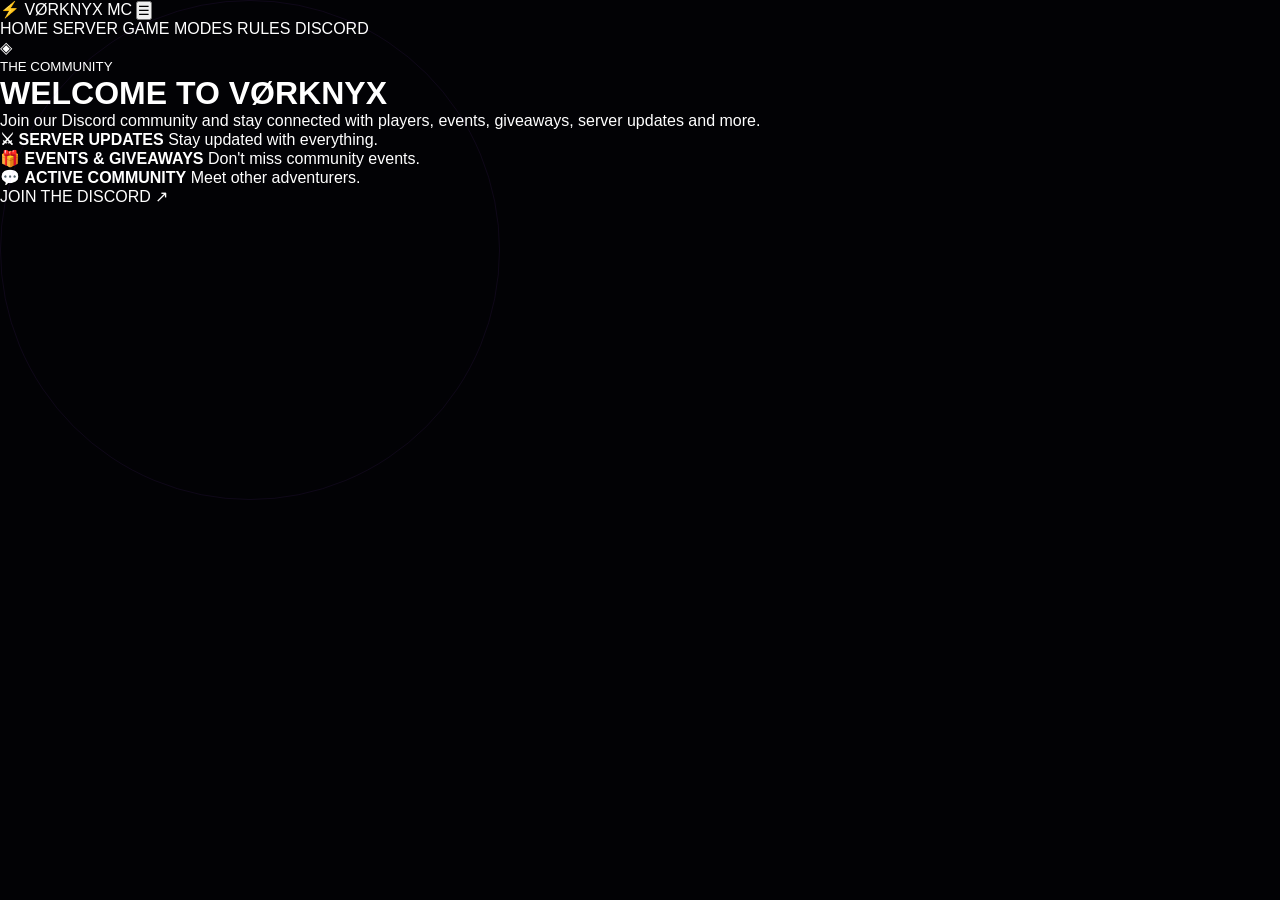
==== discord.html @ 3df15360 "Create discord.html" ====
<!DOCTYPE html>
<html lang="en">
<head>
<meta charset="UTF-8">
<meta name="viewport" content="width=device-width,initial-scale=1.0">
<title>VØRKNYX MC — Discord</title>
<link rel="stylesheet" href="style.css">
</head>

<body class="discord-page">

<div class="discord-bg"></div>

<header>
    <a class="brand" href="index.html">⚡ VØRKNYX <span>MC</span></a>

    <button class="menu-btn" onclick="toggleMenu()">☰</button>

    <nav id="nav">
        <a href="index.html">HOME</a>
        <a href="server.html">SERVER</a>
        <a href="modes.html">GAME MODES</a>
        <a href="rules.html">RULES</a>
        <a class="active" href="discord.html">DISCORD</a>
    </nav>
</header>

<main class="discord-main">

    <div class="discord-symbol">
        ◈
    </div>

    <small>THE COMMUNITY</small>

    <h1>
        WELCOME TO
        <span>VØRKNYX</span>
    </h1>

    <p>
        Join our Discord community and stay connected with
        players, events, giveaways, server updates and more.
    </p>

    <div class="community-grid">

        <div>
            <b>⚔</b>
            <strong>SERVER UPDATES</strong>
            <span>Stay updated with everything.</span>
        </div>

        <div>
            <b>🎁</b>
            <strong>EVENTS & GIVEAWAYS</strong>
            <span>Don't miss community events.</span>
        </div>

        <div>
            <b>💬</b>
            <strong>ACTIVE COMMUNITY</strong>
            <span>Meet other adventurers.</span>
        </div>

    </div>

    <a
        class="discord-button"
        href="https://discord.gg/DkYDvR8kQ"
        target="_blank"
    >
        JOIN THE DISCORD
        <span>↗</span>
    </a>

</main>

<script src="script.js"></script>
</body>
</html>
---- style.css ----
:root{
    --purple:#9d4edd;
    --purple2:#6d28d9;
    --cyan:#38bdf8;
    --red:#ef4444;
    --gold:#f59e0b;

    --black:#020205;
    --card:rgba(8,7,13,.82);
}

*{
    margin:0;
    padding:0;
    box-sizing:border-box;
}

html{
    scroll-behavior:smooth;
}

body{
    background:#020205;
    color:white;
    font-family:Poppins,sans-serif;
    overflow-x:hidden;
}

a{
    text-decoration:none;
    color:inherit;
}


/* =========================================
   CINEMATIC WORLD
========================================= */

.scene{
    position:fixed;
    inset:0;
    z-index:-10;
    overflow:hidden;
    background:#02030a;
}

.sky{
    position:absolute;
    inset:0;

    background:
    radial-gradient(circle at 50% 25%,
        rgba(119,74,180,.32),
        transparent 22%),

    linear-gradient(
        180deg,
        #02030b 0%,
        #09091b 40%,
        #111020 70%,
        #030308 100%
    );
}


/* MOON */

.moon{
    position:absolute;

    width:260px;
    height:260px;

    border-radius:50%;

    right:14%;
    top:14%;

    background:
        radial-gradient(circle at 35% 30%,
        #ffffff,
        #ddd5e7 55%,
        #8f879b 100%);

    box-shadow:
        0 0 40px rgba(255,255,255,.25),
        0 0 150px rgba(169,119,225,.25);

    opacity:.85;
}

.moon:before{
    content:"";

    position:absolute;
    inset:0;

    border-radius:50%;

    background:
    radial-gradient(circle at 20% 30%,rgba(0,0,0,.12),transparent 8%),
    radial-gradient(circle at 60% 20%,rgba(0,0,0,.1),transparent 10%),
    radial-gradient(circle at 70% 65%,rgba(0,0,0,.13),transparent 13%),
    radial-gradient(circle at 30% 70%,rgba(0,0,0,.08),transparent 9%);
}

.moon-glow{
    position:absolute;

    width:500px;
    height:500px;

    left:50%;
    top:50%;

    transform:translate(-50%,-50%);

    border-radius:50%;

    background:rgba(170,120,230,.1);

    filter:blur(50px);
}


/* CLOUDS */

.cloud{
    position:absolute;

    width:700px;
    height:100px;

    background:rgba(80,70,105,.08);

    filter:blur(30px);

    animation:cloudMove 35s linear infinite;
}

.cloud1{
    top:28%;
    left:-300px;
}

.cloud2{
    top:43%;
    left:-500px;
    animation-delay:-15s;
}

@keyframes cloudMove{

    from{
        transform:translateX(-100px);
    }

    to{
        transform:translateX(1800px);
    }

}


/* MOUNTAINS */

.mountains{
    position:absolute;
    left:0;
    bottom:12%;
    width:100%;
    height:330px;

    clip-path:polygon(
        0 80%,
        8% 55%,
        14% 72%,
        24% 30%,
        31% 62%,
        42% 25%,
        50% 60%,
        61% 35%,
        69% 70%,
        78% 40%,
        88% 63%,
        96% 28%,
        100% 60%,
        100% 100%,
        0 100%
    );
}

.mountains.back{
    background:#090914;
    opacity:.7;
    transform:scale(1.15);
}

.mountains.middle{
    bottom:6%;
    background:#05050c;
    transform:scale(1.1);
}

.mountains.front{
    bottom:-5%;
    height:280px;
    background:#020207;
}


/* FOG */

.fog{
    position:absolute;
    width:120%;
    height:180px;
    left:-10%;
    background:rgba(180,160,210,.04);
    filter:blur(35px);
}

.fog1{
    bottom:17%;
    animation:fog 18s ease-in-out infinite alternate;
}

.fog2{
    bottom:30%;
    animation:fog 25s ease-in-out infinite alternate-reverse;
}

@keyframes fog{
    from{
        transform:translateX(-5%);
    }

    to{
        transform:translateX(8%);
    }
}


/* GROUND */

.ground{
    position:absolute;
    bottom:0;
    width:100%;
    height:23%;

    background:
    linear-gradient(
        180deg,
        transparent,
        #020205 35%
    );
}


/* =========================================
   PARTICLES
========================================= */

.particles{
    position:fixed;
    inset:0;
    z-index:-2;
    pointer-events:none;
}

.particles i{
    position:absolute;

    width:3px;
    height:3px;

    border-radius:50%;

    background:#d8b4fe;

    box-shadow:0 0 12px #a855f7;

    animation:particle 8s linear infinite;
}

.particles i:nth-child(1){left:5%;top:80%}
.particles i:nth-child(2){left:12%;top:45%;animation-delay:1s}
.particles i:nth-child(3){left:19%;top:70%;animation-delay:3s}
.particles i:nth-child(4){left:27%;top:35%;animation-delay:2s}
.particles i:nth-child(5){left:35%;top:80%;animation-delay:5s}
.particles i:nth-child(6){left:43%;top:25%;animation-delay:2s}
.particles i:nth-child(7){left:50%;top:65%;animation-delay:4s}
.particles i:nth-child(8){left:58%;top:40%;animation-delay:1s}
.particles i:nth-child(9){left:65%;top:75%;animation-delay:3s}
.particles i:nth-child(10){left:72%;top:32%;animation-delay:2s}
.particles i:nth-child(11){left:80%;top:60%;animation-delay:5s}
.particles i:nth-child(12){left:87%;top:25%;animation-delay:1s}
.particles i:nth-child(13){left:94%;top:70%;animation-delay:4s}
.particles i:nth-child(14){left:30%;top:55%;animation-delay:6s}
.particles i:nth-child(15){left:70%;top:15%;animation-delay:2s}
.particles i:nth-child(16){left:90%;top:45%;animation-delay:4s}
.particles i:nth-child(17){left:15%;top:15%;animation-delay:3s}
.particles i:nth-child(18){left:55%;top:85%;animation-delay:6s}
.particles i:nth-child(19){left:45%;top:50%;animation-delay:5s}

@keyframes particle{

    0%{
        transform:translateY(80px);
        opacity:0;
    }

    30%{
        opacity:1;
    }

    100%{
        transform:translateY(-160px);
        opacity:0;
    }

}


/* =========================================
   LOADER
========================================= */

.loader{
    position:fixed;
    inset:0;
    z-index:9999;

    background:#020205;

    display:flex;
    flex-direction:column;
    align-items:center;
    justify-content:center;

    transition:.8s;
}

.loader.hide{
    opacity:0;
    visibility:hidden;
}

.loader-logo{
    font-family:Orbitron,sans-serif;
    font-size:clamp(28px,6vw,65px);
    font-weight:900;
}

.loader-logo span{
    color:var(--purple);
}

.loader-bar{
    width:240px;
    height:3px;
    background:#15121d;
    margin-top:25px;
}

.loader-bar div{
    width:0;
    height:100%;

    background:linear-gradient(
        90deg,
        var(--purple),
        var(--cyan)
    );

    animation:loading 2s forwards;
}

.loader small{
    margin-top:15px;

    font-size:8px;
    letter-spacing:4px;
    color:#555;
}

@keyframes loading{
    to{width:100%}
}


/* =========================================
   NAVBAR
========================================= */

.navbar{
    position:fixed;

    top:0;
    left:0;

    width:100%;
    height:78px;

    z-index:1000;

    display:flex;
    align-items:center;
    justify-content:space-between;

    padding:0 6%;

    background:rgba(2,2,6,.55);

    backdrop-filter:blur(18px);

    border-bottom:1px solid rgba(255,255,255,.06);
}

.logo{
    font-family:Orbitron,sans-serif;
    font-size:18px;
    font-weight:900;
    letter-spacing:1px;
}

.logo b{
    color:var(--purple);
    filter:drop-shadow(0 0 10px var(--purple));
}

.logo span{
    color:var(--purple);
    font-size:10px;
}

.navbar nav{
    display:flex;
    gap:32px;
}

.navbar nav a{
    font-family:Orbitron,sans-serif;
    font-size:9px;
    letter-spacing:1.5px;
    color:#898591;
    transition:.3s;
}

.navbar nav a:hover{
    color:white;
    text-shadow:0 0 15px var(--purple);
}

.nav-play{
    font-family:Orbitron,sans-serif;
    font-size:9px;
    letter-spacing:1px;

    padding:11px 17px;

    border:1px solid rgba(168,85,247,.4);

    background:rgba(168,85,247,.08);

    transition:.3s;
}

.nav-play:hover{
    background:var(--purple2);
    box-shadow:0 0 25px rgba(168,85,247,.4);
}

.menu{
    display:none;

    border:0;
    background:none;

    color:white;
    font-size:25px;
}


/* =========================================
   HERO
========================================= */

.hero{
    min-height:100vh;

    display:flex;
    justify-content:center;
    align-items:center;

    text-align:center;

    position:relative;

    padding:120px 20px 80px;
}

.hero-content{
    max-width:1000px;
}

.network{
    display:inline-flex;
    align-items:center;
    gap:10px;

    padding:9px 17px;

    border:1px solid rgba(168,85,247,.35);

    background:rgba(8,6,15,.6);

    backdrop-filter:blur(10px);

    color:#c084fc;

    font-family:Orbitron,sans-serif;
    font-size:9px;
    letter-spacing:2px;
}

.network span{
    width:7px;
    height:7px;

    background:#4ade80;
    border-radius:50%;

    box-shadow:0 0 12px #4ade80;

    animation:pulse 1.5s infinite;
}

@keyframes pulse{
    50%{
        opacity:.4;
        transform:scale(1.4);
    }
}

.hero h1{
    margin-top:25px;

    font-family:Orbitron,sans-serif;

    font-size:clamp(55px,12vw,150px);

    line-height:.9;

    font-weight:900;

    letter-spacing:-6px;

    text-shadow:
    0 0 30px rgba(168,85,247,.2),
    0 0 100px rgba(168,85,247,.15);
}

.hero h1 em{
    color:var(--purple);
    font-style:normal;

    text-shadow:
    0 0 20px var(--purple),
    0 0 70px rgba(168,85,247,.5);
}

.hero-line{
    display:flex;
    align-items:center;
    justify-content:center;

    gap:18px;

    margin-top:25px;

    font-family:Orbitron,sans-serif;
    font-size:11px;
    letter-spacing:5px;

    color:#c084fc;
}

.hero-line i{
    width:70px;
    height:1px;

    background:linear-gradient(
        90deg,
        transparent,
        var(--purple)
    );
}

.hero-line i:last-child{
    background:linear-gradient(
        90deg,
        var(--purple),
        transparent
    );
}

.hero p{
    max-width:650px;

    margin:25px auto 0;

    color:#8a8692;

    line-height:1.9;

    font-size:13px;
}

.hero-buttons{
    display:flex;
    justify-content:center;
    gap:13px;

    margin-top:32px;
}

.primary-btn,
.secondary-btn{
    display:inline-flex;
    justify-content:center;
    align-items:center;

    padding:15px 26px;

    font-family:Orbitron,sans-serif;
    font-size:9px;
    letter-spacing:1.5px;

    transition:.3s;
}

.primary-btn{
    background:linear-gradient(
        135deg,
        #9333ea,
        #5b21b6
    );

    box-shadow:
    0 0 30px rgba(124,58,237,.25);
}

.secondary-btn{
    border:1px solid rgba(168,85,247,.4);
    background:rgba(168,85,247,.05);
}

.primary-btn:hover,
.secondary-btn:hover{
    transform:translateY(-5px);
    box-shadow:0 15px 40px rgba(124,58,237,.3);
}

.stats{
    display:flex;
    justify-content:center;
    align-items:center;

    gap:35px;

    margin-top:55px;
}

.stats div{
    display:flex;
    flex-direction:column;
    gap:5px;
}

.stats strong{
    font-family:Orbitron,sans-serif;
    font-size:21px;
}

.stats small{
    color:#595563;
    font-size:7px;
    letter-spacing:2px;
}

.stats > span{
    height:32px;
    width:1px;
    background:#292530;
}

.scroll{
    position:absolute;

    bottom:25px;

    color:#555;

    font-family:Orbitron,sans-serif;
    font-size:7px;
    letter-spacing:3px;
}

.scroll b{
    display:block;
    color:#a855f7;
    font-size:17px;
    margin-top:5px;

    animation:bounce 1.5s infinite;
}

@keyframes bounce{
    50%{
        transform:translateY(6px);
    }
}


/* =========================================
   SECTION TITLE
========================================= */

.section-title{
    text-align:center;

    max-width:750px;

    margin:0 auto 65px;
}

.section-title small{
    font-family:Orbitron,sans-serif;

    color:#a77ad7;

    font-size:8px;

    letter-spacing:4px;
}

.section-title h2{
    margin-top:13px;

    font-family:Orbitron,sans-serif;

    font-size:clamp(30px,5vw,55px);

    line-height:1;
}

.section-title h2 span{
    color:var(--purple);

    text-shadow:0 0 25px rgba(168,85,247,.35);
}

.section-title p{
    color:#77727e;

    font-size:12px;

    margin-top:17px;
}


/* =========================================
   GAME MODE CARDS
========================================= */

.modes-section{
    padding:140px 6%;

    position:relative;
}

.mode-showcase{
    max-width:1250px;

    margin:auto;

    display:grid;

    grid-template-columns:
    repeat(3,1fr);

    gap:20px;
}

.mode-card{
    height:530px;

    position:relative;

    overflow:hidden;

    border:1px solid rgba(255,255,255,.1);

    background:#08070c;

    transition:.6s cubic-bezier(.2,.8,.2,1);

    isolation:isolate;
}

.mode-card:before{
    content:"";

    position:absolute;
    inset:0;

    z-index:2;

    background:
    linear-gradient(
        180deg,
        transparent 25%,
        rgba(0,0,0,.25) 45%,
        rgba(0,0,0,.96) 100%
    );
}

.mode-card:after{
    content:"";

    position:absolute;
    inset:0;

    z-index:3;

    border:1px solid transparent;

    transition:.5s;
}

.mode-card:hover{
    transform:translateY(-14px) scale(1.015);

    box-shadow:
    0 30px 90px rgba(0,0,0,.6);
}

.mode-card:hover:after{
    border-color:rgba(168,85,247,.65);

    box-shadow:
    inset 0 0 50px rgba(168,85,247,.08);
}


/* CARD BACKGROUNDS */

.card-bg{
    position:absolute;
    inset:0;

    z-index:0;

    transition:.8s;
}

.lifesteal .card-bg{
    background:
    radial-gradient(
        circle at 70% 25%,
        rgba(239,68,68,.55),
        transparent 25%
    ),

    radial-gradient(
        circle at 35% 40%,
        rgba(100,0,20,.5),
        transparent 35%
    ),

    linear-gradient(
        145deg,
        #17050b,
        #090308 60%,
        #020205
    );
}

.practice .card-bg{
    background:
    radial-gradient(
        circle at 70% 25%,
        rgba(56,189,248,.45),
        transparent 25%
    ),

    radial-gradient(
        circle at 25% 40%,
        rgba(91,33,182,.5),
        transparent 35%
    ),

    linear-gradient(
        145deg,
        #060d18,
        #080611 60%,
        #020205
    );
}

.pillars .card-bg{
    background:
    radial-gradient(
        circle at 70% 25%,
        rgba(245,158,11,.5),
        transparent 25%
    ),

    radial-gradient(
        circle at 30% 40%,
        rgba(124,58,237,.45),
        transparent 35%
    ),

    linear-gradient(
        145deg,
        #171005,
        #0b0710 60%,
        #020205
    );
}

.mode-card:hover .card-bg{
    transform:scale(1.12);
}


/* CARD TOP */

.card-top{
    position:absolute;

    left:25px;
    right:25px;
    top:25px;

    z-index:5;

    display:flex;
    justify-content:space-between;

    font-family:Orbitron,sans-serif;
    font-size:7px;

    letter-spacing:2px;

    color:#aaa;
}

.card-top b{
    color:#4ade80;

    font-size:7px;
}


/* CARD NUMBER */

.card-number{
    position:absolute;

    right:20px;
    top:75px;

    z-index:5;

    font-family:Orbitron,sans-serif;

    font-size:9px;

    color:#5b5263;
}


/* SYMBOL */

.mode-symbol{
    position:absolute;

    top:125px;
    left:50%;

    transform:translateX(-50%);

    z-index:4;

    font-size:95px;

    transition:.6s;
}

.lifesteal .mode-symbol{
    color:#ef4444;

    filter:
    drop-shadow(0 0 20px #ef4444)
    drop-shadow(0 0 60px rgba(239,68,68,.5));
}

.practice .mode-symbol{
    color:#38bdf8;

    filter:
    drop-shadow(0 0 20px #38bdf8)
    drop-shadow(0 0 60px rgba(56,189,248,.4));
}

.pillars .mode-symbol{
    filter:
    drop-shadow(0 0 20px #f59e0b)
    drop-shadow(0 0 60px rgba(245,158,11,.4));
}

.mode-card:hover .mode-symbol{
    transform:
    translateX(-50%)
    translateY(-15px)
    scale(1.15)
    rotate(-5deg);
}


/* CARD INFO */

.mode-info{
    position:absolute;

    left:30px;
    right:30px;
    bottom:30px;

    z-index:6;
}

.mode-info small{
    font-family:Orbitron,sans-serif;

    font-size:8px;

    letter-spacing:3px;

    color:#c084fc;
}

.mode-info h3{
    margin-top:8px;

    font-family:Orbitron,sans-serif;

    font-size:25px;

    line-height:1.15;
}

.mode-info h3 strong{
    color:#fff;
}

.lifesteal .mode-info h3 strong{
    color:#ef4444;
}

.practice .mode-info h3 strong{
    color:#38bdf8;
}

.pillars .mode-info h3 strong{
    color:#f59e0b;
}

.mode-info p{
    margin-top:12px;

    color:#89848e;

    font-size:11px;

    line-height:1.7;
}

.mode-info a{
    display:inline-flex;

    align-items:center;
    gap:15px;

    margin-top:22px;

    font-family:Orbitron,sans-serif;

    font-size:8px;

    letter-spacing:2px;

    color:white;

    transition:.3s;
}

.mode-info a b{
    font-size:15px;

    color:#c084fc;

    transition:.3s;
}

.mode-info a:hover{
    color:#c084fc;
}

.mode-info a:hover b{
    transform:translateX(6px);
}


/* =========================================
   SERVER
========================================= */

.server-section{
    padding:140px 7%;
}

.connection{
    max-width:1050px;

    margin:auto;

    display:grid;

    grid-template-columns:1fr 1fr;

    gap:20px;
}

.connection-card{
    position:relative;

    padding:35px;

    background:rgba(7,6,12,.85);

    border:1px solid rgba(168,85,247,.2);

    backdrop-filter:blur(20px);

    transition:.4s;
}

.connection-card:hover{
    border-color:rgba(168,85,247,.55);

    transform:translateY(-7px);

    box-shadow:0 25px 70px rgba(0,0,0,.45);
}

.edition{
    font-family:Orbitron,sans-serif;

    color:#a855f7;

    font-size:8px;

    letter-spacing:3px;
}

.connection-card h3{
    font-family:Orbitron,sans-serif;

    font-size:24px;

    margin-top:10px;
}

.connection-card > p{
    color:#666;

    font-size:11px;

    margin-top:7px;
}

.ip{
    position:relative;

    margin-top:25px;

    padding:17px;

    background:#030206;

    border:1px solid #211c29;
}

.ip small{
    display:block;

    color:#555;

    font-size:7px;

    letter-spacing:2px;

    margin-bottom:8px;
}

.ip strong{
    font-family:monospace;

    color:#d8b4fe;

    font-size:13px;
}

.ip button{
    position:absolute;

    right:10px;
    top:50%;

    transform:translateY(-50%);

    border:1px solid rgba(168,85,247,.3);

    background:rgba(168,85,247,.08);

    color:#c084fc;

    padding:8px 10px;

    cursor:pointer;

    font-family:Orbitron,sans-serif;

    font-size:7px;
}

.ip button:hover{
    background:#7c3aed;
    color:white;
}

.port{
    margin-top:10px;

    padding:15px;

    background:#030206;

    border:1px solid #211c29;
}

.port small{
    display:block;

    font-size:7px;

    color:#555;

    letter-spacing:2px;
}

.port strong{
    color:#d8b4fe;

    font-family:monospace;
}

.online{
    margin-top:18px;

    display:flex;
    align-items:center;

    gap:8px;

    font-family:Orbitron,sans-serif;

    color:#4ade80;

    font-size:7px;

    letter-spacing:1px;
}

.online i{
    width:6px;
    height:6px;

    border-radius:50%;

    background:#4ade80;

    box-shadow:0 0 12px #4ade80;
}


/* =========================================
   ABOUT
========================================= */

.about{
    max-width:1200px;

    margin:auto;

    padding:140px 6%;

    display:grid;

    grid-template-columns:1fr 1fr;

    gap:80px;

    align-items:center;
}

.about-art{
    height:450px;

    display:flex;

    justify-content:center;
    align-items:center;

    position:relative;
}

.ring{
    position:absolute;

    border-radius:50%;

    border:1px solid rgba(168,85,247,.25);

    animation:spin 16s linear infinite;
}

.r1{
    width:330px;
    height:330px;
}

.r2{
    width:230px;
    height:230px;

    border-style:dashed;

    animation-direction:reverse;
    animation-duration:10s;
}

@keyframes spin{
    to{
        transform:rotate(360deg);
    }
}

.core{
    width:120px;
    height:120px;

    border-radius:20px;

    display:flex;
    flex-direction:column;

    align-items:center;
    justify-content:center;

    background:
    linear-gradient(
        145deg,
        rgba(168,85,247,.2),
        rgba(168,85,247,.03)
    );

    border:1px solid rgba(168,85,247,.45);

    box-shadow:
    0 0 70px rgba(168,85,247,.18);

    font-size:40px;

    transform:rotate(45deg);
}

.core small{
    transform:rotate(-45deg);

    margin-top:5px;

    font-family:Orbitron,sans-serif;

    font-size:7px;

    letter-spacing:2px;

    color:#c084fc;
}

.about-text > small{
    font-family:Orbitron,sans-serif;

    color:#a855f7;

    font-size:8px;

    letter-spacing:4px;
}

.about-text h2{
    margin-top:13px;

    font-family:Orbitron,sans-serif;

    font-size:clamp(30px,5vw,50px);

    line-height:1.1;
}

.about-text h2 span{
    color:#a855f7;
}

.about-text > p{
    margin-top:20px;

    color:#777;

    font-size:12px;

    line-height:2;
}

.features{
    display:grid;

    grid-template-columns:1fr 1fr;

    gap:12px;

    margin-top:30px;
}

.features > div{
    display:flex;

    gap:12px;

    padding:15px;

    border:1px solid rgba(255,255,255,.06);

    background:rgba(255,255,255,.02);
}

.features b{
    color:#a855f7;

    font-family:Orbitron,sans-serif;

    font-size:9px;
}

.features span{
    display:flex;

    flex-direction:column;

    color:#666;

    font-size:9px;
}

.features strong{
    color:#ddd;

    font-size:10px;

    margin-bottom:4px;
}


/* =========================================
   RULES
========================================= */

.rules-section{
    padding:140px 7%;
}

.rules{
    max-width:1000px;

    margin:auto;

    display:grid;

    grid-template-columns:1fr 1fr;

    gap:12px;
}

.rule{
    display:flex;

    align-items:center;

    gap:20px;

    padding:20px;

    background:rgba(255,255,255,.025);

    border:1px solid rgba(255,255,255,.06);

    transition:.3s;
}

.rule:hover{
    transform:translateX(6px);

    border-color:rgba(168,85,247,.35);
}

.rule > b{
    font-family:Orbitron,sans-serif;

    color:#48414f;

    font-size:9px;
}

.rule h3{
    font-size:13px;
}

.rule p{
    color:#65616b;

    font-size:9px;

    margin-top:5px;
}

.punishment{
    max-width:1000px;

    margin:30px auto 0;

    padding:28px;

    text-align:center;

    background:rgba(239,68,68,.03);

    border:1px solid rgba(239,68,68,.18);
}

.punishment small{
    color:#a58e8e;

    font-family:Orbitron,sans-serif;

    font-size:8px;

    letter-spacing:3px;
}

.punishment h3{
    margin-top:18px;

    font-family:Orbitron,sans-serif;

    font-size:13px;

    letter-spacing:2px;
}

.punishment h3 span{
    color:#555;

    margin:0 8px;
}

.punishment p{
    color:#666;

    font-size:10px;

    margin-top:15px;
}

.punishment strong{
    color:#ef4444;
}


/* =========================================
   DISCORD
========================================= */

.discord-section{
    padding:100px 6%;
}

.discord-box{
    max-width:1100px;

    min-height:360px;

    margin:auto;

    display:flex;

    align-items:center;

    justify-content:center;

    text-align:center;

    position:relative;

    overflow:hidden;

    border:1px solid rgba(168,85,247,.3);

    background:
    radial-gradient(
        circle,
        rgba(109,74,255,.18),
        transparent 65%
    ),
    #07050c;

    box-shadow:0 30px 100px rgba(0,0,0,.45);
}

.discord-bg{
    position:absolute;

    width:500px;
    height:500px;

    border:1px solid rgba(168,85,247,.08);

    border-radius:50%;

    animation:spin 20s linear infinite;
}

.discord-content{
    position:relative;

    max-width:650px;
}

.discord-content > small{
    font-family:Orbitron,sans-serif;

    color:#a855f7;

    font-size:8px;

    letter-spacing:4px;
}

.discord-content h2{
    margin-top:12px;

    font-family:Orbitron,sans-serif;

    font-size:clamp(35px,6vw,60px);
}

.discord-content h2 span{
    color:#a855f7;
}

.discord-content p{
    margin:20px auto 28px;

    color:#777;

    font-size:11px;

    line-height:1.9;
}

.discord-btn{
    display:inline-flex;

    align-items:center;

    gap:30px;

    padding:16px 25px;

    background:#635bff;

    font-family:Orbitron,sans-serif;

    font-size:9px;

    letter-spacing:2px;

    box-shadow:0 0 35px rgba(99,91,255,.25);

    transition:.3s;
}

.discord-btn:hover{
    transform:translateY(-5px);

    box-shadow:
    0 15px 50px rgba(99,91,255,.35);
}


/* =========================================
   FINAL
========================================= */

.final{
    min-height:500px;

    display:flex;

    flex-direction:column;

    justify-content:center;

    align-items:center;

    text-align:center;

    padding:100px 20px;
}

.final > small{
    color:#a855f7;

    font-family:Orbitron,sans-serif;

    font-size:8px;

    letter-spacing:4px;
}

.final h2{
    margin-top:15px;

    font-family:Orbitron,sans-serif;

    font-size:clamp(35px,7vw,75px);

    line-height:1;
}

.final h2 span{
    color:#a855f7;

    text-shadow:0 0 35px rgba(168,85,247,.45);
}

.final p{
    color:#555;

    margin:20px 0 30px;

    font-size:10px;

    letter-spacing:2px;
}


/* =========================================
   FOOTER
========================================= */

footer{
    text-align:center;

    padding:60px 20px 35px;

    border-top:1px solid rgba(255,255,255,.05);
}

.footer-logo{
    font-family:Orbitron,sans-serif;

    font-weight:900;

    font-size:18px;

    text-shadow:0 0 25px rgba(168,85,247,.35);
}

footer p{
    color:#555;

    font-size:9px;

    margin-top:10px;
}

.footer-links{
    display:flex;

    justify-content:center;

    gap:25px;

    margin-top:25px;
}

.footer-links a{
    font-family:Orbitron,sans-serif;

    font-size:8px;

    color:#555;

    transition:.3s;
}

.footer-links a:hover{
    color:#c084fc;
}

footer > small{
    display:block;

    color:#333;

    font-size:8px;

    margin-top:30px;
}


/* =========================================
   TOAST
========================================= */

#toast{
    position:fixed;

    right:25px;
    bottom:25px;

    z-index:5000;

    padding:13px 20px;

    background:#100c17;

    border:1px solid rgba(168,85,247,.4);

    font-family:Orbitron,sans-serif;

    font-size:8px;

    letter-spacing:1px;

    transform:translateY(100px);

    opacity:0;

    transition:.4s;
}

#toast.show{
    transform:translateY(0);

    opacity:1;
}


/* =========================================
   MOBILE
========================================= */

@media(max-width:900px){

    .navbar nav{
        display:none;
    }

    .navbar nav.active{
        display:flex;

        position:absolute;

        top:78px;
        left:0;

        width:100%;

        padding:25px;

        flex-direction:column;

        gap:20px;

        background:rgba(2,2,6,.97);

        border-bottom:1px solid rgba(168,85,247,.2);
    }

    .nav-play{
        display:none;
    }

    .menu{
        display:block;
    }

    .mode-showcase{
        grid-template-columns:1fr;
    }

    .connection{
        grid-template-columns:1fr;
    }

    .about{
        grid-template-columns:1fr;
    }

    .about-art{
        height:350px;
    }

    .rules{
        grid-template-columns:1fr;
    }

}

@media(max-width:600px){

    .navbar{
        padding:0 5%;
    }

    .hero{
        padding-top:120px;
    }

    .hero h1{
        letter-spacing:-3px;
    }

    .hero-line{
        font-size:8px;
        letter-spacing:3px;
    }

    .hero-line i{
        width:25px;
    }

    .hero-buttons{
        flex-direction:column;

        max-width:280px;

        margin-left:auto;
        margin-right:auto;
    }

    .stats{
        gap:14px;
    }

    .stats strong{
        font-size:16px;
    }

    .stats small{
        font-size:6px;
    }

    .moon{
        width:150px;
        height:150px;

        right:8%;
        top:18%;
    }

    .mode-card{
        height:500px;
    }

    .features{
        grid-template-columns:1fr;
    }

    .about{
        padding:100px 5%;
    }

    .r1{
        width:260px;
        height:260px;
    }

    .r2{
        width:180px;
        height:180px;
    }

    .core{
        width:95px;
        height:95px;
        font-size:30px;
    }

    .connection-card{
        padding:25px;
    }

    .ip{
        padding-right:75px;
    }

}
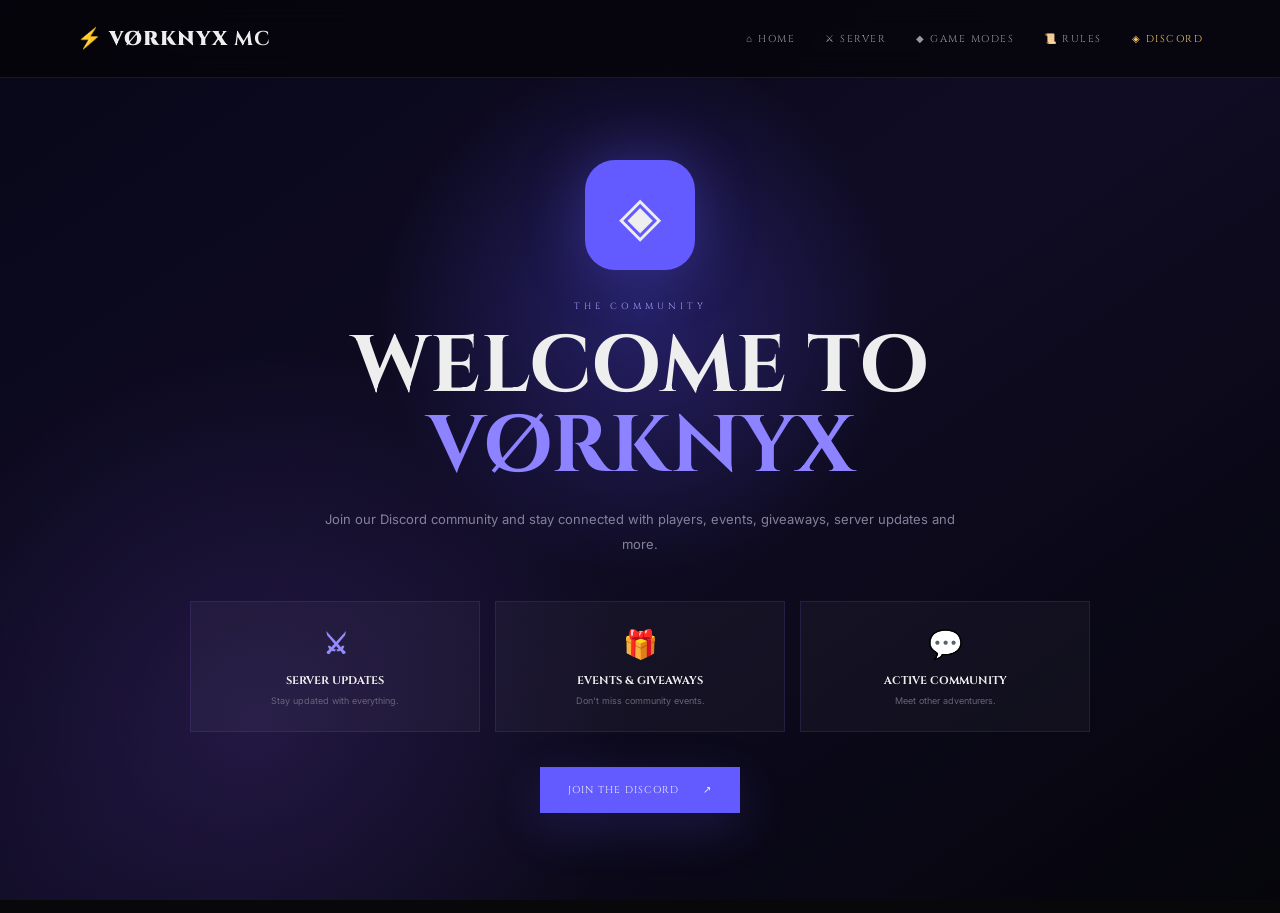
==== commit be8a6cae: "Update discord.html" ====
--- a/discord.html
+++ b/discord.html
@@ -2,7 +2,8 @@
 <html lang="en">
 <head>
 <meta charset="UTF-8">
-<meta name="viewport" content="width=device-width,initial-scale=1.0">
+<meta name="viewport" content="width=device-width, initial-scale=1.0">
+<meta name="theme-color" content="#08070a">
 <title>VØRKNYX MC — Discord</title>
 <link rel="stylesheet" href="style.css">
 </head>
@@ -11,19 +12,41 @@
 
 <div class="discord-bg"></div>
 
-<header>
-    <a class="brand" href="index.html">⚡ VØRKNYX <span>MC</span></a>
+<header class="site-header">
+
+    <a class="brand" href="index.html">
+        ⚡ VØRKNYX <b>MC</b>
+    </a>
 
     <button class="menu-btn" onclick="toggleMenu()">☰</button>
 
-    <nav id="nav">
-        <a href="index.html">HOME</a>
-        <a href="server.html">SERVER</a>
-        <a href="modes.html">GAME MODES</a>
-        <a href="rules.html">RULES</a>
-        <a class="active" href="discord.html">DISCORD</a>
+    <nav id="nav" class="main-nav">
+
+        <a href="index.html">
+            <span>⌂</span> HOME
+        </a>
+
+        <a href="server.html">
+            <span>⚔</span> SERVER
+        </a>
+
+        <a href="modes.html">
+            <span>◆</span> GAME MODES
+        </a>
+
+        <a href="rules.html">
+            <span>📜</span> RULES
+        </a>
+
+        <a class="active discord-nav"
+           href="discord.html">
+            <span>◈</span> DISCORD
+        </a>
+
     </nav>
+
 </header>
+
 
 <main class="discord-main">
 
@@ -31,7 +54,9 @@
         ◈
     </div>
 
-    <small>THE COMMUNITY</small>
+    <small>
+        THE COMMUNITY
+    </small>
 
     <h1>
         WELCOME TO
@@ -43,32 +68,63 @@
         players, events, giveaways, server updates and more.
     </p>
 
+
     <div class="community-grid">
 
+
         <div>
+
             <b>⚔</b>
-            <strong>SERVER UPDATES</strong>
-            <span>Stay updated with everything.</span>
+
+            <strong>
+                SERVER UPDATES
+            </strong>
+
+            <span>
+                Stay updated with everything.
+            </span>
+
         </div>
 
+
         <div>
+
             <b>🎁</b>
-            <strong>EVENTS & GIVEAWAYS</strong>
-            <span>Don't miss community events.</span>
+
+            <strong>
+                EVENTS & GIVEAWAYS
+            </strong>
+
+            <span>
+                Don't miss community events.
+            </span>
+
         </div>
 
+
         <div>
+
             <b>💬</b>
-            <strong>ACTIVE COMMUNITY</strong>
-            <span>Meet other adventurers.</span>
+
+            <strong>
+                ACTIVE COMMUNITY
+            </strong>
+
+            <span>
+                Meet other adventurers.
+            </span>
+
         </div>
 
+
     </div>
+
 
     <a
         class="discord-button"
         href="https://discord.gg/DkYDvR8kQ"
         target="_blank"
+        rel="noopener"
     >
         JOIN THE DISCORD
         <span>↗</span>
@@ -76,6 +132,8 @@
 
 </main>
 
+
 <script src="script.js"></script>
+
 </body>
 </html>
--- a/style.css
+++ b/style.css
@@ -1,18 +1,18 @@
+@import url('https://fonts.googleapis.com/css2?family=Cinzel:wght@500;600;700;800;900&family=Inter:wght@400;500;600;700&display=swap');
+
 :root{
-    --purple:#9d4edd;
-    --purple2:#6d28d9;
-    --cyan:#38bdf8;
-    --red:#ef4444;
-    --gold:#f59e0b;
-
-    --black:#020205;
-    --card:rgba(8,7,13,.82);
+    --gold:#d7a84a;
+    --gold2:#f0c66b;
+    --purple:#8b5cf6;
+    --red:#a83232;
+    --dark:#08070a;
+    --panel:rgba(15,13,18,.82);
 }
 
 *{
+    box-sizing:border-box;
     margin:0;
     padding:0;
-    box-sizing:border-box;
 }
 
 html{
@@ -20,2026 +20,1272 @@
 }
 
 body{
-    background:#020205;
+    min-height:100vh;
+    background:#08070a;
+    color:#eee;
+    font-family:Inter,sans-serif;
+    overflow-x:hidden;
+}
+
+a{
+    color:inherit;
+    text-decoration:none;
+}
+
+
+/* ================= HEADER ================= */
+
+header{
+    height:78px;
+    position:fixed;
+    z-index:100;
+    top:0;
+    left:0;
+    width:100%;
+
+    padding:0 6%;
+
+    display:flex;
+    align-items:center;
+    justify-content:space-between;
+
+    background:rgba(5,4,7,.7);
+    backdrop-filter:blur(14px);
+
+    border-bottom:1px solid rgba(215,168,74,.13);
+}
+
+.brand{
+    font-family:Cinzel,serif;
+    font-size:20px;
+    font-weight:900;
+    letter-spacing:1px;
+}
+
+.brand span{
+    color:var(--gold);
+}
+
+nav{
+    display:flex;
+    gap:30px;
+}
+
+nav a{
+    font-family:Cinzel,serif;
+    font-size:10px;
+    letter-spacing:1.5px;
+    color:#9c969e;
+    transition:.3s;
+}
+
+nav a:hover,
+nav a.active{
+    color:var(--gold2);
+}
+
+.menu-btn{
+    display:none;
+    background:none;
+    border:0;
     color:white;
-    font-family:Poppins,sans-serif;
-    overflow-x:hidden;
-}
-
-a{
-    text-decoration:none;
-    color:inherit;
-}
-
-
-/* =========================================
-   CINEMATIC WORLD
-========================================= */
-
-.scene{
+    font-size:25px;
+}
+
+
+/* ================= HOME ================= */
+
+.world-bg{
     position:fixed;
     inset:0;
-    z-index:-10;
-    overflow:hidden;
-    background:#02030a;
-}
-
-.sky{
+    z-index:-5;
+
+    background:
+        radial-gradient(circle at 75% 22%,
+        rgba(215,168,74,.16),
+        transparent 12%),
+
+        radial-gradient(circle at 40% 55%,
+        rgba(104,50,130,.2),
+        transparent 30%),
+
+        linear-gradient(
+        180deg,
+        #090817,
+        #171323 48%,
+        #050507
+        );
+}
+
+.world-bg:before{
+    content:"";
     position:absolute;
     inset:0;
 
     background:
-    radial-gradient(circle at 50% 25%,
-        rgba(119,74,180,.32),
-        transparent 22%),
-
-    linear-gradient(
-        180deg,
-        #02030b 0%,
-        #09091b 40%,
-        #111020 70%,
-        #030308 100%
-    );
-}
-
-
-/* MOON */
-
-.moon{
-    position:absolute;
-
-    width:260px;
-    height:260px;
-
-    border-radius:50%;
-
-    right:14%;
-    top:14%;
-
-    background:
-        radial-gradient(circle at 35% 30%,
-        #ffffff,
-        #ddd5e7 55%,
-        #8f879b 100%);
-
-    box-shadow:
-        0 0 40px rgba(255,255,255,.25),
-        0 0 150px rgba(169,119,225,.25);
-
-    opacity:.85;
-}
-
-.moon:before{
-    content:"";
-
-    position:absolute;
-    inset:0;
-
-    border-radius:50%;
-
-    background:
-    radial-gradient(circle at 20% 30%,rgba(0,0,0,.12),transparent 8%),
-    radial-gradient(circle at 60% 20%,rgba(0,0,0,.1),transparent 10%),
-    radial-gradient(circle at 70% 65%,rgba(0,0,0,.13),transparent 13%),
-    radial-gradient(circle at 30% 70%,rgba(0,0,0,.08),transparent 9%);
-}
-
-.moon-glow{
-    position:absolute;
-
-    width:500px;
-    height:500px;
-
-    left:50%;
-    top:50%;
-
-    transform:translate(-50%,-50%);
-
-    border-radius:50%;
-
-    background:rgba(170,120,230,.1);
-
-    filter:blur(50px);
-}
-
-
-/* CLOUDS */
-
-.cloud{
-    position:absolute;
-
-    width:700px;
-    height:100px;
-
-    background:rgba(80,70,105,.08);
-
-    filter:blur(30px);
-
-    animation:cloudMove 35s linear infinite;
-}
-
-.cloud1{
-    top:28%;
-    left:-300px;
-}
-
-.cloud2{
-    top:43%;
-    left:-500px;
-    animation-delay:-15s;
-}
-
-@keyframes cloudMove{
-
-    from{
-        transform:translateX(-100px);
-    }
-
-    to{
-        transform:translateX(1800px);
-    }
-
-}
-
-
-/* MOUNTAINS */
-
-.mountains{
-    position:absolute;
-    left:0;
-    bottom:12%;
-    width:100%;
-    height:330px;
-
-    clip-path:polygon(
-        0 80%,
-        8% 55%,
-        14% 72%,
-        24% 30%,
-        31% 62%,
-        42% 25%,
-        50% 60%,
-        61% 35%,
-        69% 70%,
-        78% 40%,
-        88% 63%,
-        96% 28%,
-        100% 60%,
-        100% 100%,
-        0 100%
-    );
-}
-
-.mountains.back{
-    background:#090914;
-    opacity:.7;
-    transform:scale(1.15);
-}
-
-.mountains.middle{
-    bottom:6%;
-    background:#05050c;
-    transform:scale(1.1);
-}
-
-.mountains.front{
-    bottom:-5%;
-    height:280px;
-    background:#020207;
-}
-
-
-/* FOG */
-
-.fog{
-    position:absolute;
-    width:120%;
-    height:180px;
-    left:-10%;
-    background:rgba(180,160,210,.04);
-    filter:blur(35px);
-}
-
-.fog1{
-    bottom:17%;
-    animation:fog 18s ease-in-out infinite alternate;
-}
-
-.fog2{
-    bottom:30%;
-    animation:fog 25s ease-in-out infinite alternate-reverse;
-}
-
-@keyframes fog{
-    from{
-        transform:translateX(-5%);
-    }
-
-    to{
-        transform:translateX(8%);
-    }
-}
-
-
-/* GROUND */
-
-.ground{
-    position:absolute;
-    bottom:0;
-    width:100%;
-    height:23%;
-
-    background:
-    linear-gradient(
-        180deg,
-        transparent,
-        #020205 35%
-    );
-}
-
-
-/* =========================================
-   PARTICLES
-========================================= */
-
-.particles{
+        linear-gradient(
+        145deg,
+        transparent 45%,
+        rgba(0,0,0,.8) 46%
+        );
+
+    opacity:.4;
+}
+
+.stars{
     position:fixed;
     inset:0;
-    z-index:-2;
-    pointer-events:none;
-}
-
-.particles i{
-    position:absolute;
-
-    width:3px;
-    height:3px;
-
-    border-radius:50%;
-
-    background:#d8b4fe;
-
-    box-shadow:0 0 12px #a855f7;
-
-    animation:particle 8s linear infinite;
-}
-
-.particles i:nth-child(1){left:5%;top:80%}
-.particles i:nth-child(2){left:12%;top:45%;animation-delay:1s}
-.particles i:nth-child(3){left:19%;top:70%;animation-delay:3s}
-.particles i:nth-child(4){left:27%;top:35%;animation-delay:2s}
-.particles i:nth-child(5){left:35%;top:80%;animation-delay:5s}
-.particles i:nth-child(6){left:43%;top:25%;animation-delay:2s}
-.particles i:nth-child(7){left:50%;top:65%;animation-delay:4s}
-.particles i:nth-child(8){left:58%;top:40%;animation-delay:1s}
-.particles i:nth-child(9){left:65%;top:75%;animation-delay:3s}
-.particles i:nth-child(10){left:72%;top:32%;animation-delay:2s}
-.particles i:nth-child(11){left:80%;top:60%;animation-delay:5s}
-.particles i:nth-child(12){left:87%;top:25%;animation-delay:1s}
-.particles i:nth-child(13){left:94%;top:70%;animation-delay:4s}
-.particles i:nth-child(14){left:30%;top:55%;animation-delay:6s}
-.particles i:nth-child(15){left:70%;top:15%;animation-delay:2s}
-.particles i:nth-child(16){left:90%;top:45%;animation-delay:4s}
-.particles i:nth-child(17){left:15%;top:15%;animation-delay:3s}
-.particles i:nth-child(18){left:55%;top:85%;animation-delay:6s}
-.particles i:nth-child(19){left:45%;top:50%;animation-delay:5s}
-
-@keyframes particle{
-
-    0%{
-        transform:translateY(80px);
-        opacity:0;
-    }
-
-    30%{
-        opacity:1;
-    }
-
-    100%{
-        transform:translateY(-160px);
-        opacity:0;
-    }
-
-}
-
-
-/* =========================================
-   LOADER
-========================================= */
-
-.loader{
+    z-index:-4;
+
+    background-image:
+        radial-gradient(#fff 1px,transparent 1px),
+        radial-gradient(#d7a84a 1px,transparent 1px);
+
+    background-size:90px 90px,150px 150px;
+    opacity:.25;
+}
+
+.fog{
     position:fixed;
-    inset:0;
-    z-index:9999;
-
-    background:#020205;
+    z-index:-3;
+
+    left:-10%;
+    bottom:0;
+
+    width:120%;
+    height:300px;
+
+    background:rgba(150,120,170,.06);
+
+    filter:blur(35px);
+
+    animation:fogMove 14s ease-in-out infinite alternate;
+}
+
+@keyframes fogMove{
+    from{transform:translateX(-3%)}
+    to{transform:translateX(5%)}
+}
+
+.home-hero{
+    min-height:100vh;
 
     display:flex;
     flex-direction:column;
     align-items:center;
     justify-content:center;
 
-    transition:.8s;
-}
-
-.loader.hide{
-    opacity:0;
-    visibility:hidden;
-}
-
-.loader-logo{
-    font-family:Orbitron,sans-serif;
-    font-size:clamp(28px,6vw,65px);
+    text-align:center;
+
+    padding:120px 20px 100px;
+}
+
+.hero-badge{
+    padding:10px 18px;
+
+    border:1px solid rgba(215,168,74,.3);
+
+    color:var(--gold2);
+
+    font-family:Cinzel,serif;
+
+    font-size:9px;
+    letter-spacing:3px;
+
+    background:rgba(215,168,74,.04);
+}
+
+.home-hero h1{
+    margin-top:25px;
+
+    font-family:Cinzel,serif;
+
+    font-size:clamp(55px,12vw,150px);
+
+    line-height:.85;
+
     font-weight:900;
-}
-
-.loader-logo span{
-    color:var(--purple);
-}
-
-.loader-bar{
-    width:240px;
-    height:3px;
-    background:#15121d;
+
+    letter-spacing:5px;
+
+    text-shadow:
+        0 10px 50px rgba(0,0,0,.8);
+}
+
+.home-hero h1 strong{
+    color:var(--gold);
+
+    text-shadow:
+        0 0 30px rgba(215,168,74,.35);
+}
+
+.divider{
     margin-top:25px;
-}
-
-.loader-bar div{
-    width:0;
-    height:100%;
+
+    display:flex;
+    align-items:center;
+    gap:15px;
+
+    color:#b18a46;
+
+    font-family:Cinzel,serif;
+    font-size:10px;
+    letter-spacing:4px;
+}
+
+.divider span{
+    width:70px;
+    height:1px;
 
     background:linear-gradient(
         90deg,
-        var(--purple),
-        var(--cyan)
+        transparent,
+        var(--gold)
     );
-
-    animation:loading 2s forwards;
-}
-
-.loader small{
-    margin-top:15px;
+}
+
+.divider span:last-child{
+    background:linear-gradient(
+        90deg,
+        var(--gold),
+        transparent
+    );
+}
+
+.hero-text{
+    max-width:650px;
+
+    margin-top:25px;
+
+    color:#aaa4ae;
+
+    line-height:1.9;
+
+    font-size:13px;
+}
+
+.hero-buttons{
+    display:flex;
+    gap:12px;
+
+    margin-top:30px;
+}
+
+.btn{
+    padding:15px 25px;
+
+    font-family:Cinzel,serif;
+    font-size:10px;
+    letter-spacing:1px;
+
+    transition:.3s;
+}
+
+.btn.gold{
+    background:var(--gold);
+    color:#15100a;
+
+    box-shadow:0 12px 35px rgba(215,168,74,.18);
+}
+
+.btn.glass{
+    border:1px solid rgba(255,255,255,.15);
+    background:rgba(255,255,255,.04);
+}
+
+.btn:hover{
+    transform:translateY(-4px);
+}
+
+.home-bottom{
+    position:absolute;
+
+    bottom:25px;
+
+    width:100%;
+
+    display:flex;
+    justify-content:center;
+    gap:40px;
+
+    color:#6f6872;
+
+    font-family:Cinzel,serif;
 
     font-size:8px;
+    letter-spacing:2px;
+}
+
+
+/* ================= COMMON PAGE ================= */
+
+.page{
+    max-width:1250px;
+    margin:auto;
+
+    padding:
+        160px 6%
+        100px;
+}
+
+.page-heading{
+    text-align:center;
+    margin-bottom:70px;
+}
+
+.page-heading small{
+    color:var(--gold);
+
+    font-family:Cinzel,serif;
+
+    font-size:9px;
     letter-spacing:4px;
-    color:#555;
-}
-
-@keyframes loading{
-    to{width:100%}
-}
-
-
-/* =========================================
-   NAVBAR
-========================================= */
-
-.navbar{
+}
+
+.page-heading h1{
+    margin-top:12px;
+
+    font-family:Cinzel,serif;
+
+    font-size:clamp(35px,6vw,70px);
+
+    line-height:1;
+}
+
+.page-heading h1 span{
+    color:var(--gold);
+}
+
+.page-heading p{
+    margin-top:16px;
+
+    color:#77727b;
+
+    font-size:12px;
+}
+
+
+/* ================= SERVER PAGE ================= */
+
+.server-bg{
     position:fixed;
-
-    top:0;
-    left:0;
-
-    width:100%;
-    height:78px;
-
-    z-index:1000;
+    inset:0;
+    z-index:-5;
+
+    background:
+        radial-gradient(circle at 50% 30%,
+        rgba(120,45,155,.25),
+        transparent 30%),
+
+        linear-gradient(
+        140deg,
+        #120b18,
+        #08060b 55%,
+        #1a0e09
+        );
+}
+
+.connection-grid{
+    display:grid;
+    grid-template-columns:1fr 1fr;
+    gap:25px;
+}
+
+.connection-card{
+    padding:40px;
+
+    background:var(--panel);
+
+    border:1px solid rgba(255,255,255,.09);
+
+    box-shadow:0 30px 80px rgba(0,0,0,.3);
+
+    position:relative;
+    overflow:hidden;
+
+    transition:.4s;
+}
+
+.connection-card:before{
+    content:"";
+
+    position:absolute;
+
+    width:250px;
+    height:250px;
+
+    right:-100px;
+    top:-100px;
+
+    border-radius:50%;
+
+    background:rgba(215,168,74,.08);
+}
+
+.connection-card:hover{
+    transform:translateY(-8px);
+
+    border-color:rgba(215,168,74,.4);
+}
+
+.edition-icon{
+    font-size:40px;
+    margin-bottom:20px;
+}
+
+.connection-card > small{
+    font-family:Cinzel,serif;
+
+    color:var(--gold);
+
+    letter-spacing:3px;
+
+    font-size:9px;
+}
+
+.connection-card h2{
+    margin-top:8px;
+
+    font-family:Cinzel,serif;
+
+    font-size:30px;
+}
+
+.connection-card p{
+    margin-top:10px;
+
+    color:#77727a;
+
+    font-size:12px;
+    line-height:1.7;
+}
+
+.ip-box{
+    margin-top:28px;
+
+    padding:18px;
+
+    background:#050407;
+
+    border:1px solid #29232c;
+
+    position:relative;
+}
+
+.ip-box label,
+.port-box label{
+    display:block;
+
+    color:#625b65;
+
+    font-size:8px;
+
+    letter-spacing:2px;
+
+    margin-bottom:8px;
+}
+
+.ip-box strong{
+    font-family:monospace;
+
+    font-size:14px;
+
+    color:#e2c27b;
+}
+
+.ip-box button{
+    position:absolute;
+
+    right:10px;
+    top:50%;
+
+    transform:translateY(-50%);
+
+    border:1px solid rgba(215,168,74,.3);
+
+    background:rgba(215,168,74,.08);
+
+    color:var(--gold2);
+
+    padding:8px;
+
+    cursor:pointer;
+}
+
+.port-box{
+    margin-top:10px;
+
+    padding:15px;
+
+    background:#050407;
+
+    border:1px solid #29232c;
+}
+
+.port-box strong{
+    font-family:monospace;
+    color:var(--gold2);
+}
+
+.status{
+    margin-top:20px;
+
+    color:#63d88a;
+
+    font-size:8px;
+    letter-spacing:2px;
 
     display:flex;
     align-items:center;
-    justify-content:space-between;
-
-    padding:0 6%;
-
-    background:rgba(2,2,6,.55);
-
-    backdrop-filter:blur(18px);
-
-    border-bottom:1px solid rgba(255,255,255,.06);
-}
-
-.logo{
-    font-family:Orbitron,sans-serif;
-    font-size:18px;
-    font-weight:900;
-    letter-spacing:1px;
-}
-
-.logo b{
-    color:var(--purple);
-    filter:drop-shadow(0 0 10px var(--purple));
-}
-
-.logo span{
-    color:var(--purple);
+    gap:8px;
+}
+
+.status i{
+    width:6px;
+    height:6px;
+
+    border-radius:50%;
+
+    background:#63d88a;
+
+    box-shadow:0 0 12px #63d88a;
+}
+
+.join-info{
+    display:grid;
+    grid-template-columns:repeat(3,1fr);
+
+    gap:15px;
+
+    margin-top:30px;
+}
+
+.join-info div{
+    padding:25px;
+
+    background:rgba(255,255,255,.025);
+
+    border:1px solid rgba(255,255,255,.06);
+}
+
+.join-info span{
+    color:var(--gold);
+
+    font-family:Cinzel,serif;
+    font-size:11px;
+}
+
+.join-info h3{
+    margin-top:10px;
+
+    font-family:Cinzel,serif;
+    font-size:14px;
+}
+
+.join-info p{
+    margin-top:7px;
+
+    color:#666;
+
     font-size:10px;
 }
 
-.navbar nav{
+
+/* ================= MODES ================= */
+
+.modes-bg{
+    position:fixed;
+    inset:0;
+    z-index:-5;
+
+    background:
+        radial-gradient(
+        circle at 20% 25%,
+        rgba(170,30,45,.18),
+        transparent 25%
+        ),
+
+        radial-gradient(
+        circle at 80% 65%,
+        rgba(117,62,170,.18),
+        transparent 25%
+        ),
+
+        linear-gradient(
+        145deg,
+        #09070b,
+        #150b12,
+        #070609
+        );
+}
+
+.mode-list{
     display:flex;
-    gap:32px;
-}
-
-.navbar nav a{
-    font-family:Orbitron,sans-serif;
-    font-size:9px;
-    letter-spacing:1.5px;
-    color:#898591;
-    transition:.3s;
-}
-
-.navbar nav a:hover{
-    color:white;
-    text-shadow:0 0 15px var(--purple);
-}
-
-.nav-play{
-    font-family:Orbitron,sans-serif;
-    font-size:9px;
-    letter-spacing:1px;
-
-    padding:11px 17px;
-
-    border:1px solid rgba(168,85,247,.4);
-
-    background:rgba(168,85,247,.08);
-
-    transition:.3s;
-}
-
-.nav-play:hover{
-    background:var(--purple2);
-    box-shadow:0 0 25px rgba(168,85,247,.4);
-}
-
-.menu{
-    display:none;
-
-    border:0;
-    background:none;
-
-    color:white;
-    font-size:25px;
-}
-
-
-/* =========================================
-   HERO
-========================================= */
-
-.hero{
-    min-height:100vh;
-
-    display:flex;
-    justify-content:center;
-    align-items:center;
-
-    text-align:center;
+    flex-direction:column;
+    gap:30px;
+}
+
+.realm-card{
+    min-height:430px;
+
+    display:grid;
+    grid-template-columns:45% 55%;
+
+    overflow:hidden;
+
+    border:1px solid rgba(255,255,255,.1);
+
+    background:#0b090d;
 
     position:relative;
 
-    padding:120px 20px 80px;
-}
-
-.hero-content{
-    max-width:1000px;
-}
-
-.network{
-    display:inline-flex;
-    align-items:center;
-    gap:10px;
-
-    padding:9px 17px;
-
-    border:1px solid rgba(168,85,247,.35);
-
-    background:rgba(8,6,15,.6);
-
-    backdrop-filter:blur(10px);
-
-    color:#c084fc;
-
-    font-family:Orbitron,sans-serif;
-    font-size:9px;
-    letter-spacing:2px;
-}
-
-.network span{
-    width:7px;
-    height:7px;
-
-    background:#4ade80;
-    border-radius:50%;
-
-    box-shadow:0 0 12px #4ade80;
-
-    animation:pulse 1.5s infinite;
-}
-
-@keyframes pulse{
-    50%{
-        opacity:.4;
-        transform:scale(1.4);
-    }
-}
-
-.hero h1{
-    margin-top:25px;
-
-    font-family:Orbitron,sans-serif;
-
-    font-size:clamp(55px,12vw,150px);
-
-    line-height:.9;
-
-    font-weight:900;
-
-    letter-spacing:-6px;
-
-    text-shadow:
-    0 0 30px rgba(168,85,247,.2),
-    0 0 100px rgba(168,85,247,.15);
-}
-
-.hero h1 em{
-    color:var(--purple);
-    font-style:normal;
-
-    text-shadow:
-    0 0 20px var(--purple),
-    0 0 70px rgba(168,85,247,.5);
-}
-
-.hero-line{
+    transition:.5s;
+}
+
+.realm-card:hover{
+    transform:translateY(-7px);
+
+    border-color:rgba(215,168,74,.4);
+}
+
+.realm-art{
+    position:relative;
+
+    min-height:430px;
+
     display:flex;
     align-items:center;
     justify-content:center;
 
-    gap:18px;
-
-    margin-top:25px;
-
-    font-family:Orbitron,sans-serif;
-    font-size:11px;
-    letter-spacing:5px;
-
-    color:#c084fc;
-}
-
-.hero-line i{
-    width:70px;
-    height:1px;
-
-    background:linear-gradient(
+    overflow:hidden;
+}
+
+.lifesteal-card .realm-art{
+    background:
+        radial-gradient(
+        circle,
+        rgba(180,25,40,.5),
+        transparent 35%
+        ),
+        linear-gradient(145deg,#27090f,#080407);
+}
+
+.practice-card .realm-art{
+    background:
+        radial-gradient(
+        circle,
+        rgba(75,70,190,.4),
+        transparent 35%
+        ),
+        linear-gradient(145deg,#0b1125,#06070b);
+}
+
+.pillars-card .realm-art{
+    background:
+        radial-gradient(
+        circle,
+        rgba(215,168,74,.35),
+        transparent 35%
+        ),
+        linear-gradient(145deg,#251908,#080706);
+}
+
+.heart{
+    font-size:170px;
+
+    color:#d52d3d;
+
+    text-shadow:
+        0 0 30px #d52d3d,
+        0 0 90px rgba(213,45,61,.6);
+
+    animation:float 4s ease-in-out infinite;
+}
+
+.sword{
+    font-size:160px;
+
+    color:#bca9ff;
+
+    transform:rotate(-20deg);
+
+    filter:
+        drop-shadow(0 0 25px #8b5cf6);
+
+    animation:float 4s ease-in-out infinite;
+}
+
+.arena{
+    position:absolute;
+
+    width:280px;
+    height:280px;
+
+    border:2px solid rgba(139,92,246,.25);
+
+    transform:rotate(45deg);
+}
+
+.pillar{
+    position:absolute;
+
+    bottom:-20px;
+
+    width:75px;
+    height:290px;
+
+    background:
+        linear-gradient(
         90deg,
-        transparent,
-        var(--purple)
-    );
-}
-
-.hero-line i:last-child{
-    background:linear-gradient(
-        90deg,
-        var(--purple),
-        transparent
-    );
-}
-
-.hero p{
-    max-width:650px;
-
-    margin:25px auto 0;
-
-    color:#8a8692;
-
-    line-height:1.9;
-
-    font-size:13px;
-}
-
-.hero-buttons{
-    display:flex;
-    justify-content:center;
-    gap:13px;
-
-    margin-top:32px;
-}
-
-.primary-btn,
-.secondary-btn{
-    display:inline-flex;
-    justify-content:center;
-    align-items:center;
-
-    padding:15px 26px;
-
-    font-family:Orbitron,sans-serif;
-    font-size:9px;
-    letter-spacing:1.5px;
-
-    transition:.3s;
-}
-
-.primary-btn{
-    background:linear-gradient(
-        135deg,
-        #9333ea,
-        #5b21b6
-    );
-
-    box-shadow:
-    0 0 30px rgba(124,58,237,.25);
-}
-
-.secondary-btn{
-    border:1px solid rgba(168,85,247,.4);
-    background:rgba(168,85,247,.05);
-}
-
-.primary-btn:hover,
-.secondary-btn:hover{
-    transform:translateY(-5px);
-    box-shadow:0 15px 40px rgba(124,58,237,.3);
-}
-
-.stats{
-    display:flex;
-    justify-content:center;
-    align-items:center;
-
-    gap:35px;
-
-    margin-top:55px;
-}
-
-.stats div{
+        #5d4321,
+        #d6a94e,
+        #5a3c18
+        );
+
+    box-shadow:0 0 30px rgba(215,168,74,.15);
+}
+
+.p1{
+    transform:translateX(-65px);
+}
+
+.p2{
+    transform:translateX(65px);
+    height:220px;
+}
+
+.treasure{
+    font-size:80px;
+    color:#f2c65c;
+
+    filter:drop-shadow(0 0 25px #d7a84a);
+
+    z-index:2;
+}
+
+@keyframes float{
+    50%{
+        transform:translateY(-15px);
+    }
+}
+
+.sword{
+    animation:floatSword 4s ease-in-out infinite;
+}
+
+@keyframes floatSword{
+    50%{
+        transform:translateY(-15px) rotate(-20deg);
+    }
+}
+
+.realm-content{
+    padding:60px;
+
     display:flex;
     flex-direction:column;
-    gap:5px;
-}
-
-.stats strong{
-    font-family:Orbitron,sans-serif;
-    font-size:21px;
-}
-
-.stats small{
-    color:#595563;
-    font-size:7px;
-    letter-spacing:2px;
-}
-
-.stats > span{
-    height:32px;
-    width:1px;
-    background:#292530;
-}
-
-.scroll{
-    position:absolute;
-
-    bottom:25px;
-
-    color:#555;
-
-    font-family:Orbitron,sans-serif;
-    font-size:7px;
+    justify-content:center;
+}
+
+.realm-content > small{
+    color:var(--gold);
+
+    font-family:Cinzel,serif;
+
+    font-size:9px;
     letter-spacing:3px;
 }
 
-.scroll b{
-    display:block;
-    color:#a855f7;
-    font-size:17px;
-    margin-top:5px;
-
-    animation:bounce 1.5s infinite;
-}
-
-@keyframes bounce{
-    50%{
-        transform:translateY(6px);
-    }
-}
-
-
-/* =========================================
-   SECTION TITLE
-========================================= */
-
-.section-title{
+.realm-content h2{
+    margin-top:12px;
+
+    font-family:Cinzel,serif;
+
+    font-size:clamp(30px,4vw,55px);
+}
+
+.realm-content p{
+    max-width:550px;
+
+    margin-top:18px;
+
+    color:#8a838d;
+
+    font-size:13px;
+
+    line-height:1.9;
+}
+
+.tags{
+    display:flex;
+    flex-wrap:wrap;
+    gap:8px;
+
+    margin-top:22px;
+}
+
+.tags span{
+    padding:8px 11px;
+
+    border:1px solid rgba(255,255,255,.08);
+
+    color:#9a929d;
+
+    font-size:8px;
+
+    background:rgba(255,255,255,.025);
+}
+
+.realm-btn{
+    align-self:flex-start;
+
+    margin-top:30px;
+
+    padding:13px 20px;
+
+    background:var(--gold);
+
+    color:#15100a;
+
+    font-family:Cinzel,serif;
+
+    font-size:9px;
+
+    transition:.3s;
+}
+
+.realm-btn:hover{
+    transform:translateX(5px);
+}
+
+
+/* ================= RULES ================= */
+
+.book-bg{
+    position:fixed;
+    inset:0;
+    z-index:-5;
+
+    background:
+        radial-gradient(
+        circle at 50% 35%,
+        rgba(155,100,55,.15),
+        transparent 35%
+        ),
+
+        linear-gradient(
+        120deg,
+        #0e0907,
+        #1a110c,
+        #070605
+        );
+}
+
+.codex{
+    max-width:900px;
+    margin:auto;
+
+    padding:35px;
+
+    background:
+        linear-gradient(
+        135deg,
+        rgba(64,43,25,.55),
+        rgba(20,14,10,.9)
+        );
+
+    border:1px solid rgba(215,168,74,.3);
+
+    box-shadow:
+        0 30px 100px rgba(0,0,0,.5);
+}
+
+.rule-item{
+    display:grid;
+    grid-template-columns:70px 1fr;
+
+    gap:25px;
+
+    padding:25px 10px;
+
+    border-bottom:1px solid rgba(215,168,74,.12);
+}
+
+.rule-item:last-of-type{
+    border-bottom:0;
+}
+
+.rule-item > b{
+    color:var(--gold);
+
+    font-family:Cinzel,serif;
+
+    font-size:13px;
+}
+
+.rule-item h2{
+    font-family:Cinzel,serif;
+
+    font-size:16px;
+
+    color:#e6d3ad;
+}
+
+.rule-item p{
+    margin-top:8px;
+
+    color:#86786a;
+
+    font-size:11px;
+
+    line-height:1.8;
+}
+
+.punishment-box{
+    margin-top:25px;
+
+    padding:25px;
+
     text-align:center;
 
-    max-width:750px;
-
-    margin:0 auto 65px;
-}
-
-.section-title small{
-    font-family:Orbitron,sans-serif;
-
-    color:#a77ad7;
+    border:1px solid rgba(170,50,50,.35);
+
+    background:rgba(90,20,20,.1);
+}
+
+.punishment-box small{
+    color:#d77a7a;
+
+    font-family:Cinzel,serif;
+
+    letter-spacing:3px;
 
     font-size:8px;
-
-    letter-spacing:4px;
-}
-
-.section-title h2{
-    margin-top:13px;
-
-    font-family:Orbitron,sans-serif;
-
-    font-size:clamp(30px,5vw,55px);
-
-    line-height:1;
-}
-
-.section-title h2 span{
-    color:var(--purple);
-
-    text-shadow:0 0 25px rgba(168,85,247,.35);
-}
-
-.section-title p{
-    color:#77727e;
-
-    font-size:12px;
-
-    margin-top:17px;
-}
-
-
-/* =========================================
-   GAME MODE CARDS
-========================================= */
-
-.modes-section{
-    padding:140px 6%;
-
-    position:relative;
-}
-
-.mode-showcase{
-    max-width:1250px;
-
-    margin:auto;
-
-    display:grid;
-
-    grid-template-columns:
-    repeat(3,1fr);
-
-    gap:20px;
-}
-
-.mode-card{
-    height:530px;
-
-    position:relative;
-
-    overflow:hidden;
-
-    border:1px solid rgba(255,255,255,.1);
-
-    background:#08070c;
-
-    transition:.6s cubic-bezier(.2,.8,.2,1);
-
-    isolation:isolate;
-}
-
-.mode-card:before{
-    content:"";
-
-    position:absolute;
+}
+
+.punishment-box h2{
+    margin-top:15px;
+
+    font-family:Cinzel,serif;
+
+    font-size:15px;
+}
+
+.punishment-box h2 span{
+    color:#6f6562;
+
+    margin:0 7px;
+}
+
+.punishment-box p{
+    margin-top:12px;
+
+    color:#776d68;
+
+    font-size:10px;
+}
+
+.punishment-box strong{
+    color:#e34b4b;
+}
+
+
+/* ================= DISCORD ================= */
+
+.discord-bg{
+    position:fixed;
     inset:0;
-
-    z-index:2;
+    z-index:-5;
 
     background:
-    linear-gradient(
-        180deg,
-        transparent 25%,
-        rgba(0,0,0,.25) 45%,
-        rgba(0,0,0,.96) 100%
-    );
-}
-
-.mode-card:after{
-    content:"";
-
-    position:absolute;
-    inset:0;
-
-    z-index:3;
-
-    border:1px solid transparent;
-
-    transition:.5s;
-}
-
-.mode-card:hover{
-    transform:translateY(-14px) scale(1.015);
-
-    box-shadow:
-    0 30px 90px rgba(0,0,0,.6);
-}
-
-.mode-card:hover:after{
-    border-color:rgba(168,85,247,.65);
-
-    box-shadow:
-    inset 0 0 50px rgba(168,85,247,.08);
-}
-
-
-/* CARD BACKGROUNDS */
-
-.card-bg{
-    position:absolute;
-    inset:0;
-
-    z-index:0;
-
-    transition:.8s;
-}
-
-.lifesteal .card-bg{
-    background:
-    radial-gradient(
-        circle at 70% 25%,
-        rgba(239,68,68,.55),
-        transparent 25%
-    ),
-
-    radial-gradient(
-        circle at 35% 40%,
-        rgba(100,0,20,.5),
-        transparent 35%
-    ),
-
-    linear-gradient(
+        radial-gradient(
+        circle at 50% 35%,
+        rgba(88,80,255,.3),
+        transparent 30%
+        ),
+
+        radial-gradient(
+        circle at 20% 80%,
+        rgba(139,92,246,.15),
+        transparent 30%
+        ),
+
+        linear-gradient(
         145deg,
-        #17050b,
-        #090308 60%,
-        #020205
-    );
-}
-
-.practice .card-bg{
-    background:
-    radial-gradient(
-        circle at 70% 25%,
-        rgba(56,189,248,.45),
-        transparent 25%
-    ),
-
-    radial-gradient(
-        circle at 25% 40%,
-        rgba(91,33,182,.5),
-        transparent 35%
-    ),
-
-    linear-gradient(
-        145deg,
-        #060d18,
-        #080611 60%,
-        #020205
-    );
-}
-
-.pillars .card-bg{
-    background:
-    radial-gradient(
-        circle at 70% 25%,
-        rgba(245,158,11,.5),
-        transparent 25%
-    ),
-
-    radial-gradient(
-        circle at 30% 40%,
-        rgba(124,58,237,.45),
-        transparent 35%
-    ),
-
-    linear-gradient(
-        145deg,
-        #171005,
-        #0b0710 60%,
-        #020205
-    );
-}
-
-.mode-card:hover .card-bg{
-    transform:scale(1.12);
-}
-
-
-/* CARD TOP */
-
-.card-top{
-    position:absolute;
-
-    left:25px;
-    right:25px;
-    top:25px;
-
-    z-index:5;
+        #080719,
+        #100c24,
+        #05050b
+        );
+}
+
+.discord-main{
+    min-height:100vh;
+
+    padding:160px 20px 100px;
 
     display:flex;
-    justify-content:space-between;
-
-    font-family:Orbitron,sans-serif;
-    font-size:7px;
-
-    letter-spacing:2px;
-
-    color:#aaa;
-}
-
-.card-top b{
-    color:#4ade80;
-
-    font-size:7px;
-}
-
-
-/* CARD NUMBER */
-
-.card-number{
-    position:absolute;
-
-    right:20px;
-    top:75px;
-
-    z-index:5;
-
-    font-family:Orbitron,sans-serif;
-
-    font-size:9px;
-
-    color:#5b5263;
-}
-
-
-/* SYMBOL */
-
-.mode-symbol{
-    position:absolute;
-
-    top:125px;
-    left:50%;
-
-    transform:translateX(-50%);
-
-    z-index:4;
-
-    font-size:95px;
-
-    transition:.6s;
-}
-
-.lifesteal .mode-symbol{
-    color:#ef4444;
-
-    filter:
-    drop-shadow(0 0 20px #ef4444)
-    drop-shadow(0 0 60px rgba(239,68,68,.5));
-}
-
-.practice .mode-symbol{
-    color:#38bdf8;
-
-    filter:
-    drop-shadow(0 0 20px #38bdf8)
-    drop-shadow(0 0 60px rgba(56,189,248,.4));
-}
-
-.pillars .mode-symbol{
-    filter:
-    drop-shadow(0 0 20px #f59e0b)
-    drop-shadow(0 0 60px rgba(245,158,11,.4));
-}
-
-.mode-card:hover .mode-symbol{
-    transform:
-    translateX(-50%)
-    translateY(-15px)
-    scale(1.15)
-    rotate(-5deg);
-}
-
-
-/* CARD INFO */
-
-.mode-info{
-    position:absolute;
-
-    left:30px;
-    right:30px;
-    bottom:30px;
-
-    z-index:6;
-}
-
-.mode-info small{
-    font-family:Orbitron,sans-serif;
-
-    font-size:8px;
-
-    letter-spacing:3px;
-
-    color:#c084fc;
-}
-
-.mode-info h3{
-    margin-top:8px;
-
-    font-family:Orbitron,sans-serif;
-
-    font-size:25px;
-
-    line-height:1.15;
-}
-
-.mode-info h3 strong{
-    color:#fff;
-}
-
-.lifesteal .mode-info h3 strong{
-    color:#ef4444;
-}
-
-.practice .mode-info h3 strong{
-    color:#38bdf8;
-}
-
-.pillars .mode-info h3 strong{
-    color:#f59e0b;
-}
-
-.mode-info p{
-    margin-top:12px;
-
-    color:#89848e;
-
-    font-size:11px;
-
-    line-height:1.7;
-}
-
-.mode-info a{
-    display:inline-flex;
+    flex-direction:column;
 
     align-items:center;
-    gap:15px;
-
-    margin-top:22px;
-
-    font-family:Orbitron,sans-serif;
-
-    font-size:8px;
-
-    letter-spacing:2px;
-
-    color:white;
-
-    transition:.3s;
-}
-
-.mode-info a b{
-    font-size:15px;
-
-    color:#c084fc;
-
-    transition:.3s;
-}
-
-.mode-info a:hover{
-    color:#c084fc;
-}
-
-.mode-info a:hover b{
-    transform:translateX(6px);
-}
-
-
-/* =========================================
-   SERVER
-========================================= */
-
-.server-section{
-    padding:140px 7%;
-}
-
-.connection{
-    max-width:1050px;
-
-    margin:auto;
-
-    display:grid;
-
-    grid-template-columns:1fr 1fr;
-
-    gap:20px;
-}
-
-.connection-card{
-    position:relative;
-
-    padding:35px;
-
-    background:rgba(7,6,12,.85);
-
-    border:1px solid rgba(168,85,247,.2);
-
-    backdrop-filter:blur(20px);
-
-    transition:.4s;
-}
-
-.connection-card:hover{
-    border-color:rgba(168,85,247,.55);
-
-    transform:translateY(-7px);
-
-    box-shadow:0 25px 70px rgba(0,0,0,.45);
-}
-
-.edition{
-    font-family:Orbitron,sans-serif;
-
-    color:#a855f7;
-
-    font-size:8px;
-
-    letter-spacing:3px;
-}
-
-.connection-card h3{
-    font-family:Orbitron,sans-serif;
-
-    font-size:24px;
-
-    margin-top:10px;
-}
-
-.connection-card > p{
-    color:#666;
-
-    font-size:11px;
-
-    margin-top:7px;
-}
-
-.ip{
-    position:relative;
-
-    margin-top:25px;
-
-    padding:17px;
-
-    background:#030206;
-
-    border:1px solid #211c29;
-}
-
-.ip small{
-    display:block;
-
-    color:#555;
-
-    font-size:7px;
-
-    letter-spacing:2px;
-
-    margin-bottom:8px;
-}
-
-.ip strong{
-    font-family:monospace;
-
-    color:#d8b4fe;
-
-    font-size:13px;
-}
-
-.ip button{
-    position:absolute;
-
-    right:10px;
-    top:50%;
-
-    transform:translateY(-50%);
-
-    border:1px solid rgba(168,85,247,.3);
-
-    background:rgba(168,85,247,.08);
-
-    color:#c084fc;
-
-    padding:8px 10px;
-
-    cursor:pointer;
-
-    font-family:Orbitron,sans-serif;
-
-    font-size:7px;
-}
-
-.ip button:hover{
-    background:#7c3aed;
-    color:white;
-}
-
-.port{
-    margin-top:10px;
-
-    padding:15px;
-
-    background:#030206;
-
-    border:1px solid #211c29;
-}
-
-.port small{
-    display:block;
-
-    font-size:7px;
-
-    color:#555;
-
-    letter-spacing:2px;
-}
-
-.port strong{
-    color:#d8b4fe;
-
-    font-family:monospace;
-}
-
-.online{
-    margin-top:18px;
+
+    text-align:center;
+}
+
+.discord-symbol{
+    width:110px;
+    height:110px;
 
     display:flex;
     align-items:center;
-
-    gap:8px;
-
-    font-family:Orbitron,sans-serif;
-
-    color:#4ade80;
-
-    font-size:7px;
-
+    justify-content:center;
+
+    border-radius:30px;
+
+    background:#635bff;
+
+    font-size:55px;
+
+    box-shadow:
+        0 0 60px rgba(99,91,255,.35);
+}
+
+.discord-main > small{
+    margin-top:30px;
+
+    color:#a7a2ff;
+
+    font-family:Cinzel,serif;
+
+    font-size:9px;
+    letter-spacing:4px;
+}
+
+.discord-main h1{
+    max-width:900px;
+
+    margin-top:15px;
+
+    font-family:Cinzel,serif;
+
+    font-size:clamp(38px,7vw,80px);
+
+    line-height:1;
+}
+
+.discord-main h1 span{
+    color:#8d82ff;
+}
+
+.discord-main > p{
+    max-width:650px;
+
+    margin-top:20px;
+
+    color:#85819b;
+
+    font-size:13px;
+
+    line-height:1.9;
+}
+
+.community-grid{
+    width:min(900px,100%);
+
+    display:grid;
+    grid-template-columns:repeat(3,1fr);
+
+    gap:15px;
+
+    margin-top:45px;
+}
+
+.community-grid div{
+    padding:25px;
+
+    background:rgba(255,255,255,.035);
+
+    border:1px solid rgba(139,92,246,.15);
+}
+
+.community-grid b{
+    display:block;
+
+    color:#948bff;
+
+    font-size:28px;
+}
+
+.community-grid strong{
+    display:block;
+
+    margin-top:12px;
+
+    font-family:Cinzel,serif;
+
+    font-size:11px;
+}
+
+.community-grid span{
+    display:block;
+
+    margin-top:7px;
+
+    color:#68647b;
+
+    font-size:9px;
+}
+
+.discord-button{
+    margin-top:35px;
+
+    padding:16px 28px;
+
+    background:#635bff;
+
+    font-family:Cinzel,serif;
+
+    font-size:10px;
     letter-spacing:1px;
-}
-
-.online i{
-    width:6px;
-    height:6px;
-
-    border-radius:50%;
-
-    background:#4ade80;
-
-    box-shadow:0 0 12px #4ade80;
-}
-
-
-/* =========================================
-   ABOUT
-========================================= */
-
-.about{
-    max-width:1200px;
-
-    margin:auto;
-
-    padding:140px 6%;
-
-    display:grid;
-
-    grid-template-columns:1fr 1fr;
-
-    gap:80px;
-
-    align-items:center;
-}
-
-.about-art{
-    height:450px;
-
-    display:flex;
-
-    justify-content:center;
-    align-items:center;
-
-    position:relative;
-}
-
-.ring{
-    position:absolute;
-
-    border-radius:50%;
-
-    border:1px solid rgba(168,85,247,.25);
-
-    animation:spin 16s linear infinite;
-}
-
-.r1{
-    width:330px;
-    height:330px;
-}
-
-.r2{
-    width:230px;
-    height:230px;
-
-    border-style:dashed;
-
-    animation-direction:reverse;
-    animation-duration:10s;
-}
-
-@keyframes spin{
-    to{
-        transform:rotate(360deg);
-    }
-}
-
-.core{
-    width:120px;
-    height:120px;
-
-    border-radius:20px;
-
-    display:flex;
-    flex-direction:column;
-
-    align-items:center;
-    justify-content:center;
-
-    background:
-    linear-gradient(
-        145deg,
-        rgba(168,85,247,.2),
-        rgba(168,85,247,.03)
-    );
-
-    border:1px solid rgba(168,85,247,.45);
+
+    box-shadow:0 15px 50px rgba(99,91,255,.2);
+
+    transition:.3s;
+}
+
+.discord-button span{
+    margin-left:20px;
+}
+
+.discord-button:hover{
+    transform:translateY(-5px);
 
     box-shadow:
-    0 0 70px rgba(168,85,247,.18);
-
-    font-size:40px;
-
-    transform:rotate(45deg);
-}
-
-.core small{
-    transform:rotate(-45deg);
-
-    margin-top:5px;
-
-    font-family:Orbitron,sans-serif;
-
-    font-size:7px;
-
-    letter-spacing:2px;
-
-    color:#c084fc;
-}
-
-.about-text > small{
-    font-family:Orbitron,sans-serif;
-
-    color:#a855f7;
-
-    font-size:8px;
-
-    letter-spacing:4px;
-}
-
-.about-text h2{
-    margin-top:13px;
-
-    font-family:Orbitron,sans-serif;
-
-    font-size:clamp(30px,5vw,50px);
-
-    line-height:1.1;
-}
-
-.about-text h2 span{
-    color:#a855f7;
-}
-
-.about-text > p{
-    margin-top:20px;
-
-    color:#777;
-
-    font-size:12px;
-
-    line-height:2;
-}
-
-.features{
-    display:grid;
-
-    grid-template-columns:1fr 1fr;
-
-    gap:12px;
-
-    margin-top:30px;
-}
-
-.features > div{
-    display:flex;
-
-    gap:12px;
-
-    padding:15px;
-
-    border:1px solid rgba(255,255,255,.06);
-
-    background:rgba(255,255,255,.02);
-}
-
-.features b{
-    color:#a855f7;
-
-    font-family:Orbitron,sans-serif;
-
-    font-size:9px;
-}
-
-.features span{
-    display:flex;
-
-    flex-direction:column;
-
-    color:#666;
-
-    font-size:9px;
-}
-
-.features strong{
-    color:#ddd;
-
-    font-size:10px;
-
-    margin-bottom:4px;
-}
-
-
-/* =========================================
-   RULES
-========================================= */
-
-.rules-section{
-    padding:140px 7%;
-}
-
-.rules{
-    max-width:1000px;
-
-    margin:auto;
-
-    display:grid;
-
-    grid-template-columns:1fr 1fr;
-
-    gap:12px;
-}
-
-.rule{
-    display:flex;
-
-    align-items:center;
-
-    gap:20px;
-
-    padding:20px;
-
-    background:rgba(255,255,255,.025);
-
-    border:1px solid rgba(255,255,255,.06);
-
-    transition:.3s;
-}
-
-.rule:hover{
-    transform:translateX(6px);
-
-    border-color:rgba(168,85,247,.35);
-}
-
-.rule > b{
-    font-family:Orbitron,sans-serif;
-
-    color:#48414f;
-
-    font-size:9px;
-}
-
-.rule h3{
-    font-size:13px;
-}
-
-.rule p{
-    color:#65616b;
-
-    font-size:9px;
-
-    margin-top:5px;
-}
-
-.punishment{
-    max-width:1000px;
-
-    margin:30px auto 0;
-
-    padding:28px;
-
-    text-align:center;
-
-    background:rgba(239,68,68,.03);
-
-    border:1px solid rgba(239,68,68,.18);
-}
-
-.punishment small{
-    color:#a58e8e;
-
-    font-family:Orbitron,sans-serif;
-
-    font-size:8px;
-
-    letter-spacing:3px;
-}
-
-.punishment h3{
-    margin-top:18px;
-
-    font-family:Orbitron,sans-serif;
-
-    font-size:13px;
-
-    letter-spacing:2px;
-}
-
-.punishment h3 span{
-    color:#555;
-
-    margin:0 8px;
-}
-
-.punishment p{
-    color:#666;
-
-    font-size:10px;
-
-    margin-top:15px;
-}
-
-.punishment strong{
-    color:#ef4444;
-}
-
-
-/* =========================================
-   DISCORD
-========================================= */
-
-.discord-section{
-    padding:100px 6%;
-}
-
-.discord-box{
-    max-width:1100px;
-
-    min-height:360px;
-
-    margin:auto;
-
-    display:flex;
-
-    align-items:center;
-
-    justify-content:center;
-
-    text-align:center;
-
-    position:relative;
-
-    overflow:hidden;
-
-    border:1px solid rgba(168,85,247,.3);
-
-    background:
-    radial-gradient(
-        circle,
-        rgba(109,74,255,.18),
-        transparent 65%
-    ),
-    #07050c;
-
-    box-shadow:0 30px 100px rgba(0,0,0,.45);
-}
-
-.discord-bg{
-    position:absolute;
-
-    width:500px;
-    height:500px;
-
-    border:1px solid rgba(168,85,247,.08);
-
-    border-radius:50%;
-
-    animation:spin 20s linear infinite;
-}
-
-.discord-content{
-    position:relative;
-
-    max-width:650px;
-}
-
-.discord-content > small{
-    font-family:Orbitron,sans-serif;
-
-    color:#a855f7;
-
-    font-size:8px;
-
-    letter-spacing:4px;
-}
-
-.discord-content h2{
-    margin-top:12px;
-
-    font-family:Orbitron,sans-serif;
-
-    font-size:clamp(35px,6vw,60px);
-}
-
-.discord-content h2 span{
-    color:#a855f7;
-}
-
-.discord-content p{
-    margin:20px auto 28px;
-
-    color:#777;
-
-    font-size:11px;
-
-    line-height:1.9;
-}
-
-.discord-btn{
-    display:inline-flex;
-
-    align-items:center;
-
-    gap:30px;
-
-    padding:16px 25px;
-
-    background:#635bff;
-
-    font-family:Orbitron,sans-serif;
-
-    font-size:9px;
-
-    letter-spacing:2px;
-
-    box-shadow:0 0 35px rgba(99,91,255,.25);
-
-    transition:.3s;
-}
-
-.discord-btn:hover{
-    transform:translateY(-5px);
-
-    box-shadow:
-    0 15px 50px rgba(99,91,255,.35);
-}
-
-
-/* =========================================
-   FINAL
-========================================= */
-
-.final{
-    min-height:500px;
-
-    display:flex;
-
-    flex-direction:column;
-
-    justify-content:center;
-
-    align-items:center;
-
-    text-align:center;
-
-    padding:100px 20px;
-}
-
-.final > small{
-    color:#a855f7;
-
-    font-family:Orbitron,sans-serif;
-
-    font-size:8px;
-
-    letter-spacing:4px;
-}
-
-.final h2{
-    margin-top:15px;
-
-    font-family:Orbitron,sans-serif;
-
-    font-size:clamp(35px,7vw,75px);
-
-    line-height:1;
-}
-
-.final h2 span{
-    color:#a855f7;
-
-    text-shadow:0 0 35px rgba(168,85,247,.45);
-}
-
-.final p{
-    color:#555;
-
-    margin:20px 0 30px;
-
-    font-size:10px;
-
-    letter-spacing:2px;
-}
-
-
-/* =========================================
-   FOOTER
-========================================= */
-
-footer{
-    text-align:center;
-
-    padding:60px 20px 35px;
-
-    border-top:1px solid rgba(255,255,255,.05);
-}
-
-.footer-logo{
-    font-family:Orbitron,sans-serif;
-
-    font-weight:900;
-
-    font-size:18px;
-
-    text-shadow:0 0 25px rgba(168,85,247,.35);
-}
-
-footer p{
-    color:#555;
-
-    font-size:9px;
-
-    margin-top:10px;
-}
-
-.footer-links{
-    display:flex;
-
-    justify-content:center;
-
-    gap:25px;
-
-    margin-top:25px;
-}
-
-.footer-links a{
-    font-family:Orbitron,sans-serif;
-
-    font-size:8px;
-
-    color:#555;
-
-    transition:.3s;
-}
-
-.footer-links a:hover{
-    color:#c084fc;
-}
-
-footer > small{
-    display:block;
-
-    color:#333;
-
-    font-size:8px;
-
-    margin-top:30px;
-}
-
-
-/* =========================================
-   TOAST
-========================================= */
-
-#toast{
-    position:fixed;
-
-    right:25px;
-    bottom:25px;
-
-    z-index:5000;
-
-    padding:13px 20px;
-
-    background:#100c17;
-
-    border:1px solid rgba(168,85,247,.4);
-
-    font-family:Orbitron,sans-serif;
-
-    font-size:8px;
-
-    letter-spacing:1px;
-
-    transform:translateY(100px);
-
-    opacity:0;
-
-    transition:.4s;
-}
-
-#toast.show{
-    transform:translateY(0);
-
-    opacity:1;
-}
-
-
-/* =========================================
-   MOBILE
-========================================= */
-
-@media(max-width:900px){
-
-    .navbar nav{
+        0 20px 60px rgba(99,91,255,.4);
+}
+
+
+/* ================= MOBILE ================= */
+
+@media(max-width:850px){
+
+    header{
+        padding:0 5%;
+    }
+
+    nav{
         display:none;
     }
 
-    .navbar nav.active{
+    nav.open{
         display:flex;
 
         position:absolute;
 
+        left:0;
         top:78px;
-        left:0;
 
         width:100%;
 
-        padding:25px;
-
         flex-direction:column;
 
-        gap:20px;
-
-        background:rgba(2,2,6,.97);
-
-        border-bottom:1px solid rgba(168,85,247,.2);
-    }
-
-    .nav-play{
-        display:none;
-    }
-
-    .menu{
+        gap:0;
+
+        background:rgba(6,5,8,.98);
+
+        border-bottom:1px solid rgba(215,168,74,.2);
+    }
+
+    nav.open a{
+        padding:18px 25px;
+
+        border-bottom:1px solid rgba(255,255,255,.05);
+    }
+
+    .menu-btn{
         display:block;
     }
 
-    .mode-showcase{
+    .connection-grid{
         grid-template-columns:1fr;
     }
 
-    .connection{
+    .join-info{
         grid-template-columns:1fr;
     }
 
-    .about{
+    .realm-card{
         grid-template-columns:1fr;
     }
 
-    .about-art{
-        height:350px;
-    }
-
-    .rules{
+    .realm-art{
+        min-height:300px;
+    }
+
+    .realm-content{
+        padding:35px 25px;
+    }
+
+    .community-grid{
         grid-template-columns:1fr;
     }
 
 }
 
-@media(max-width:600px){
-
-    .navbar{
-        padding:0 5%;
-    }
-
-    .hero{
-        padding-top:120px;
-    }
-
-    .hero h1{
-        letter-spacing:-3px;
-    }
-
-    .hero-line{
+@media(max-width:550px){
+
+    .brand{
+        font-size:16px;
+    }
+
+    .home-hero h1{
+        font-size:54px;
+        letter-spacing:2px;
+    }
+
+    .divider{
         font-size:8px;
-        letter-spacing:3px;
-    }
-
-    .hero-line i{
+        letter-spacing:2px;
+    }
+
+    .divider span{
         width:25px;
     }
 
     .hero-buttons{
+        width:100%;
         flex-direction:column;
-
         max-width:280px;
-
-        margin-left:auto;
-        margin-right:auto;
-    }
-
-    .stats{
-        gap:14px;
-    }
-
-    .stats strong{
-        font-size:16px;
-    }
-
-    .stats small{
+    }
+
+    .home-bottom{
+        gap:12px;
         font-size:6px;
     }
 
-    .moon{
-        width:150px;
-        height:150px;
-
-        right:8%;
-        top:18%;
-    }
-
-    .mode-card{
-        height:500px;
-    }
-
-    .features{
-        grid-template-columns:1fr;
-    }
-
-    .about{
-        padding:100px 5%;
-    }
-
-    .r1{
-        width:260px;
-        height:260px;
-    }
-
-    .r2{
-        width:180px;
-        height:180px;
-    }
-
-    .core{
-        width:95px;
-        height:95px;
-        font-size:30px;
+    .page{
+        padding-left:5%;
+        padding-right:5%;
     }
 
     .connection-card{
         padding:25px;
     }
 
-    .ip{
-        padding-right:75px;
-    }
-
-}
+    .ip-box strong{
+        font-size:11px;
+    }
+
+    .codex{
+        padding:20px 15px;
+    }
+
+    .rule-item{
+        grid-template-columns:40px 1fr;
+        gap:12px;
+    }
+
+    .rule-item h2{
+        font-size:13px;
+    }
+
+}
